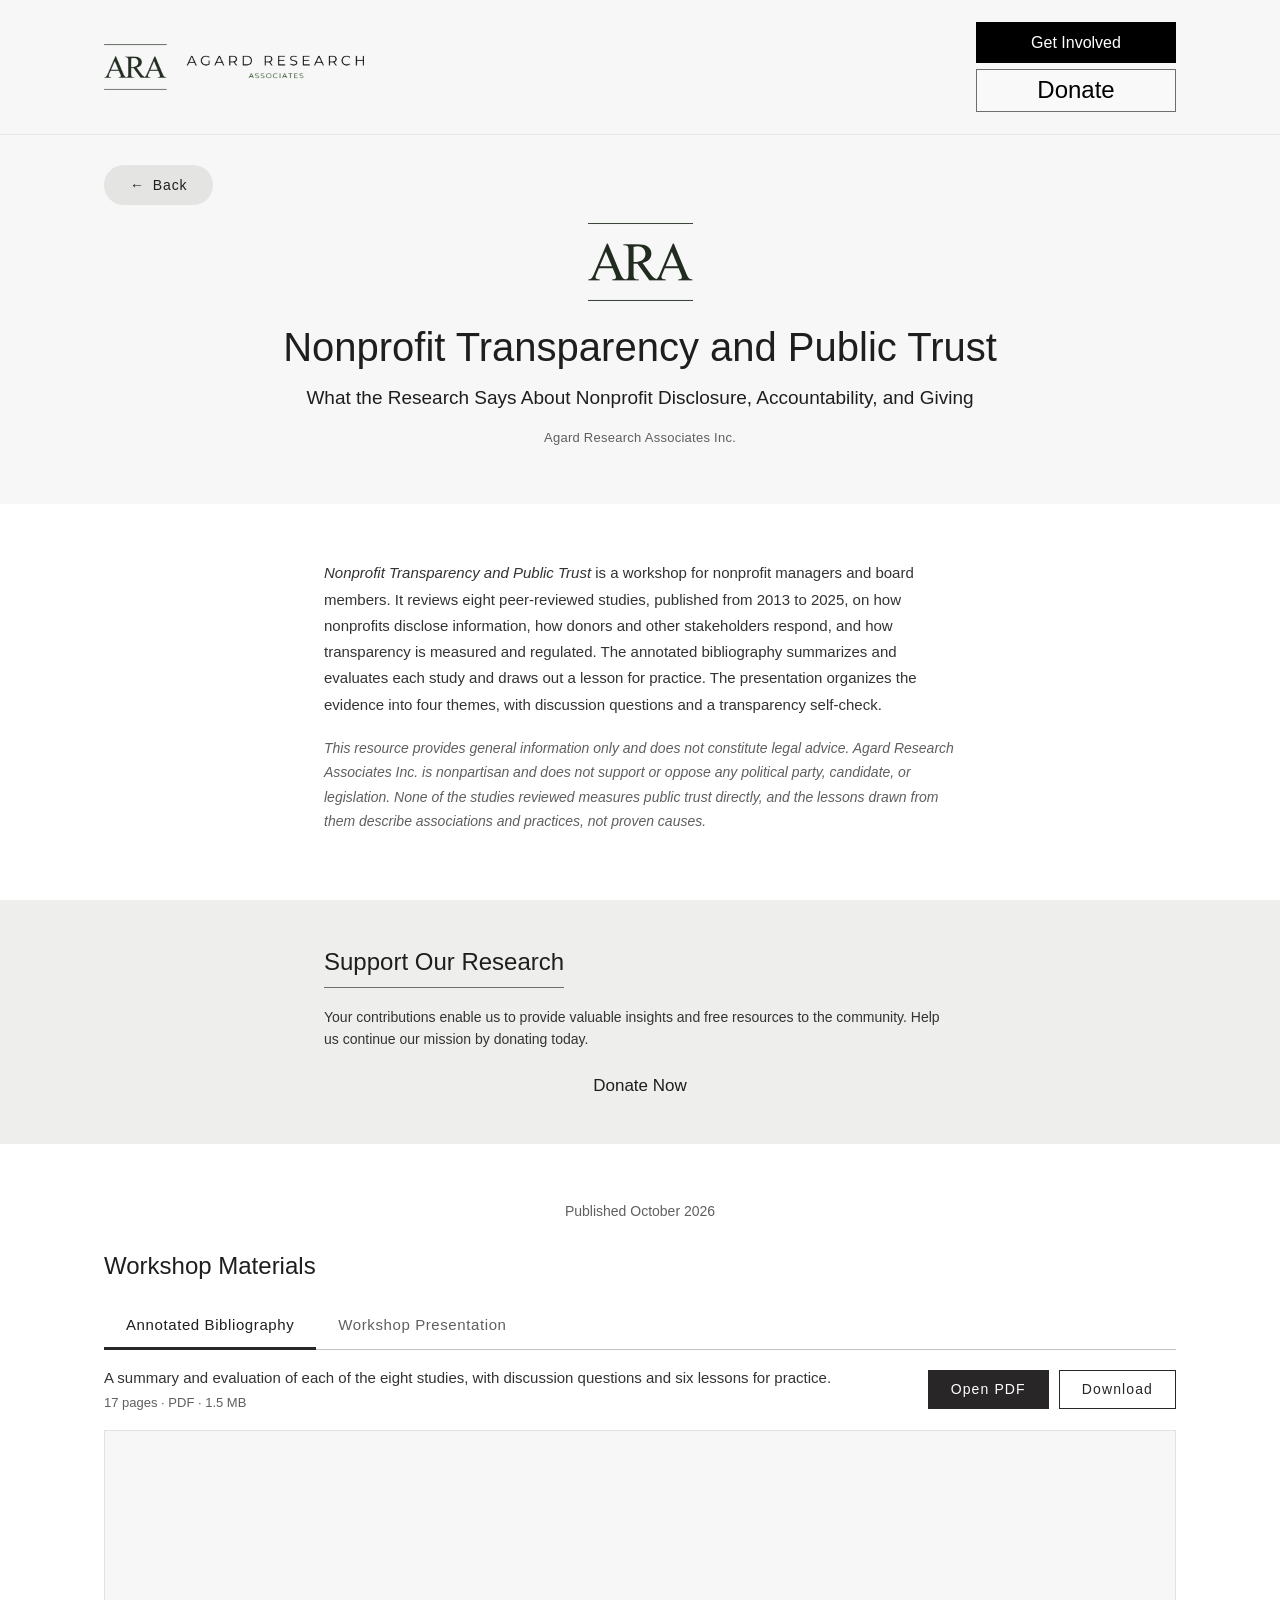
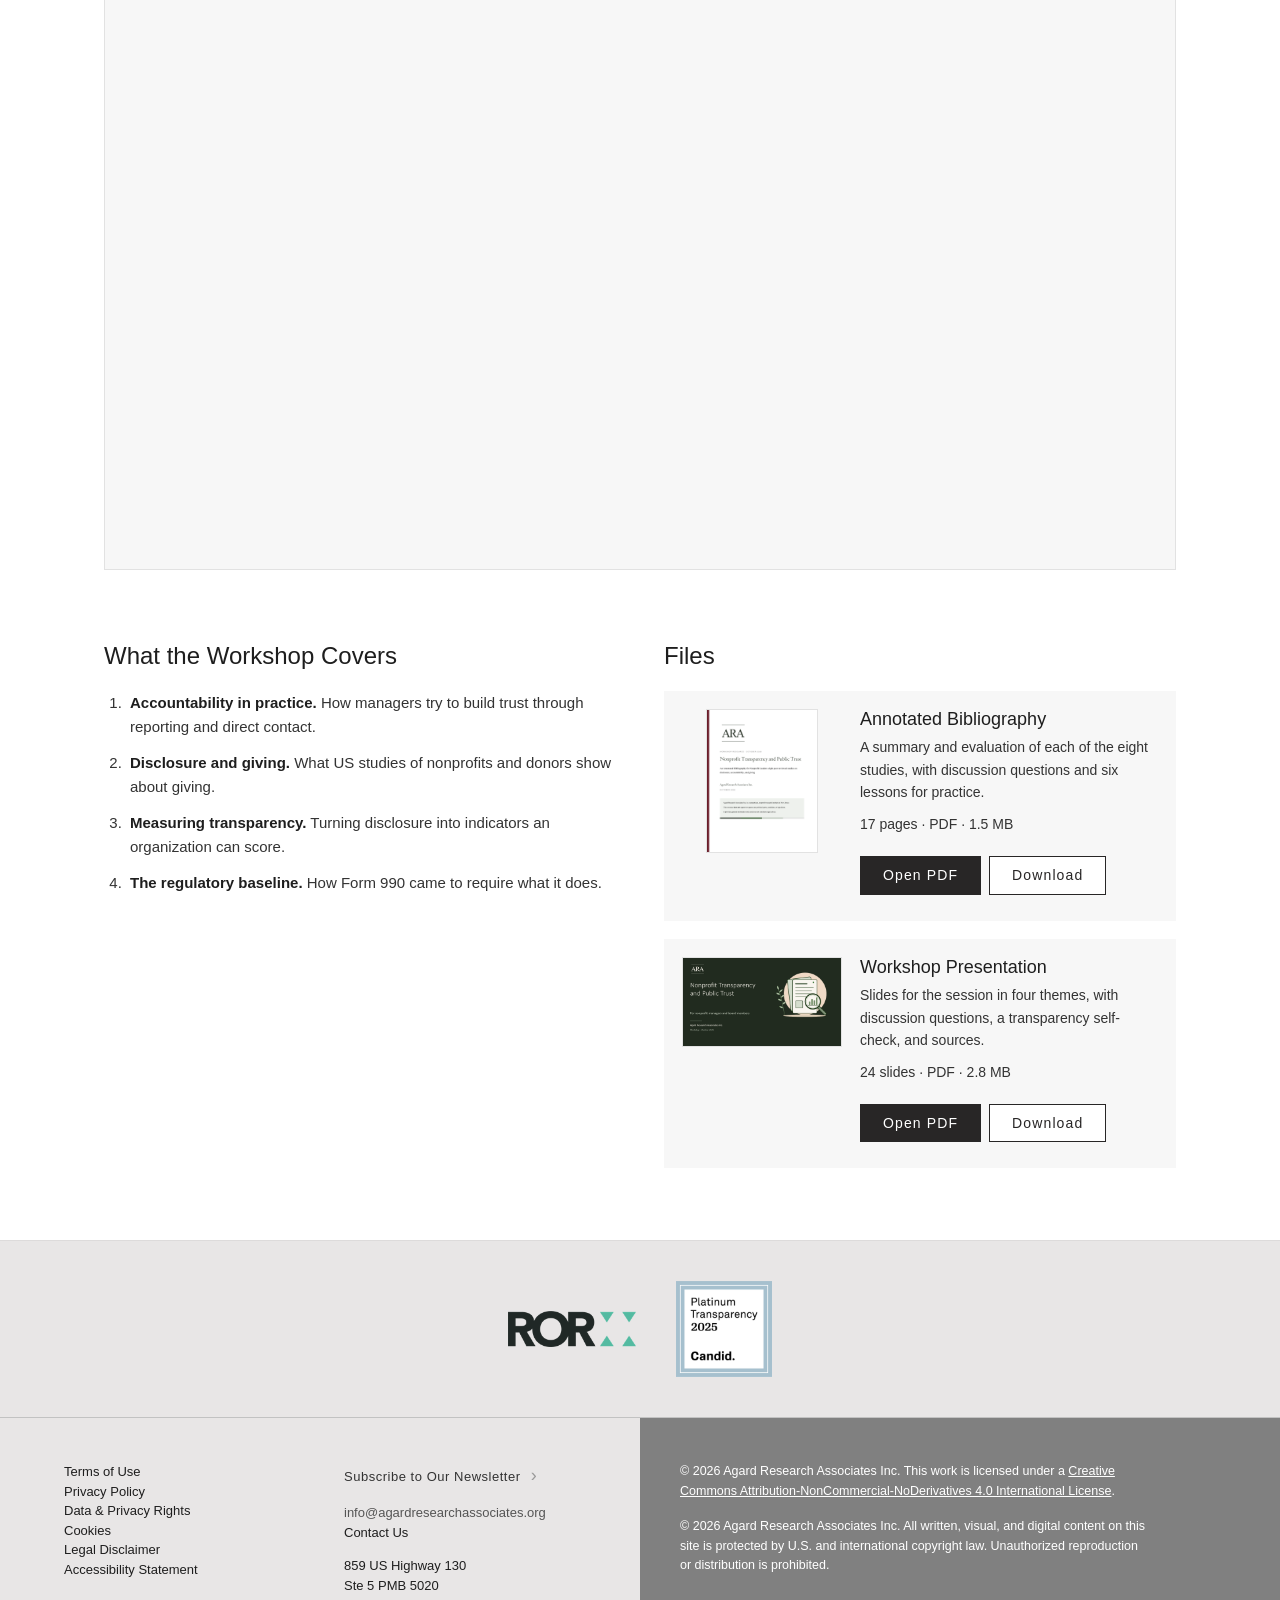
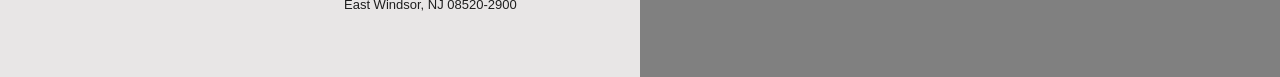
==== nonprofit-transparency/index.html @ f2bf74a2 "Add files via upload" ====
<!doctype html>
<html lang="en">
<head>
<meta charset="utf-8">
<meta name="viewport" content="width=device-width, initial-scale=1">
<title>Nonprofit Transparency and Public Trust | Agard Research Associates Inc.</title>
<meta name="description" content="In this workshop, Agard Research Associates Inc. reviews what eight peer-reviewed studies show about nonprofit disclosure, accountability, and public trust.">
<meta name="keywords" content="nonprofit transparency, public trust, nonprofit accountability, nonprofit disclosure, Form 990, charitable giving, donors, annotated bibliography, nonprofit workshop, nonprofit boards, Agard Research Associates Inc.">
<meta name="author" content="Agard Research Associates Inc.">
<meta name="robots" content="index, follow, max-image-preview:large">
<link rel="canonical" href="https://library.agardresearchassociates.org/nonprofit-transparency/">
<meta property="og:type" content="article">
<meta property="og:site_name" content="Agard Research Associates Inc.">
<meta property="og:locale" content="en_US">
<meta property="og:url" content="https://library.agardresearchassociates.org/nonprofit-transparency/">
<meta property="og:title" content="Nonprofit Transparency and Public Trust | Agard Research Associates Inc.">
<meta property="og:description" content="In this workshop, Agard Research Associates Inc. reviews what eight peer-reviewed studies show about nonprofit disclosure, accountability, and public trust.">
<meta property="og:image" content="https://library.agardresearchassociates.org/assets/share/nonprofit-transparency.png">
<meta property="og:image:secure_url" content="https://library.agardresearchassociates.org/assets/share/nonprofit-transparency.png">
<meta property="og:image:type" content="image/png">
<meta property="og:image:width" content="1200">
<meta property="og:image:height" content="630">
<meta property="og:image:alt" content="Workshop resource: Nonprofit Transparency and Public Trust. What the research says about nonprofit disclosure, accountability, and giving. Agard Research Associates Inc.">
<meta name="twitter:card" content="summary_large_image">
<meta name="twitter:title" content="Nonprofit Transparency and Public Trust | Agard Research Associates Inc.">
<meta name="twitter:description" content="In this workshop, Agard Research Associates Inc. reviews what eight peer-reviewed studies show about nonprofit disclosure, accountability, and public trust.">
<meta name="twitter:image" content="https://library.agardresearchassociates.org/assets/share/nonprofit-transparency.png">
<meta name="twitter:image:alt" content="Workshop resource: Nonprofit Transparency and Public Trust. What the research says about nonprofit disclosure, accountability, and giving. Agard Research Associates Inc.">
<link rel="icon" href="/favicon.ico" sizes="48x48">
<link rel="icon" href="/favicon.svg" type="image/svg+xml">
<link rel="icon" href="/assets/icons/favicon-96.png" type="image/png" sizes="96x96">
<link rel="apple-touch-icon" href="/apple-touch-icon.png">
<link rel="manifest" href="/site.webmanifest">
<meta name="theme-color" content="#F7F7F7">
<link rel="stylesheet" href="/assets/site.css">
<script type="application/ld+json">{
 "@context": "https://schema.org",
 "@type": "CreativeWork",
 "@id": "https://library.agardresearchassociates.org/nonprofit-transparency/#workshop",
 "name": "Nonprofit Transparency and Public Trust",
 "alternativeHeadline": "What the Research Says About Nonprofit Disclosure, Accountability, and Giving",
 "headline": "Nonprofit Transparency and Public Trust",
 "description": "In this workshop, Agard Research Associates Inc. reviews what eight peer-reviewed studies show about nonprofit disclosure, accountability, and public trust.",
 "url": "https://library.agardresearchassociates.org/nonprofit-transparency/",
 "image": "https://library.agardresearchassociates.org/assets/share/nonprofit-transparency.png",
 "inLanguage": "en-US",
 "datePublished": "2026-10",
 "learningResourceType": "Workshop",
 "educationalLevel": "Professional",
 "audience": {
  "@type": "Audience",
  "audienceType": "Nonprofit managers and board members"
 },
 "author": {
  "@id": "https://www.agardresearchassociates.org/#organization"
 },
 "publisher": {
  "@context": "https://schema.org",
  "@type": "Organization",
  "@id": "https://www.agardresearchassociates.org/#organization",
  "name": "Agard Research Associates Inc.",
  "alternateName": [
   "Agard Research Associates",
   "ARA"
  ],
  "url": "https://www.agardresearchassociates.org/",
  "logo": "https://library.agardresearchassociates.org/assets/icons/favicon-512.png",
  "email": "info@agardresearchassociates.org",
  "address": {
   "@type": "PostalAddress",
   "streetAddress": "859 US Highway 130, Ste 5 PMB 5020",
   "addressLocality": "East Windsor",
   "addressRegion": "NJ",
   "postalCode": "08520-2900",
   "addressCountry": "US"
  },
  "sameAs": [
   "https://www.agardresearchassociates.org/",
   "https://ror.org/027b2ns06",
   "https://app.candid.org/profile/16414398/agard-research-associates-inc-33-3784865"
  ]
 },
 "isAccessibleForFree": true,
 "license": "https://creativecommons.org/licenses/by-nc-nd/4.0/",
 "keywords": "nonprofit transparency, public trust, nonprofit accountability, nonprofit disclosure, Form 990, charitable giving, donors, annotated bibliography, nonprofit workshop, nonprofit boards, Agard Research Associates Inc.",
 "isPartOf": {
  "@type": "WebSite",
  "@id": "https://library.agardresearchassociates.org/#website",
  "name": "Agard Research Associates",
  "url": "https://library.agardresearchassociates.org/"
 },
 "hasPart": [
  {
   "@type": "DigitalDocument",
   "name": "Nonprofit Transparency and Public Trust: An Annotated Bibliography for Nonprofit Leaders",
   "url": "https://library.agardresearchassociates.org/nonprofit-transparency/nonprofit-transparency-annotated-bibliography.pdf",
   "encodingFormat": "application/pdf"
  },
  {
   "@type": "DigitalDocument",
   "name": "Nonprofit Transparency and Public Trust: Workshop Presentation",
   "url": "https://library.agardresearchassociates.org/nonprofit-transparency/nonprofit-transparency-workshop-presentation.pdf",
   "encodingFormat": "application/pdf"
  }
 ]
}</script>
<script type="application/ld+json">{
 "@context": "https://schema.org",
 "@type": "BreadcrumbList",
 "itemListElement": [
  {
   "@type": "ListItem",
   "position": 1,
   "name": "Library",
   "item": "https://library.agardresearchassociates.org/"
  },
  {
   "@type": "ListItem",
   "position": 2,
   "name": "Nonprofit Transparency and Public Trust",
   "item": "https://library.agardresearchassociates.org/nonprofit-transparency/"
  }
 ]
}</script>
</head>
<body>
<a class="skip" href="#main">Skip to main content</a>
<header class="site-header">
  <div class="wrap header-inner">
    <a class="brand" href="https://www.agardresearchassociates.org/" target="_blank" rel="noopener"><img src="/assets/img/ara-lockup.png" width="260" height="46" alt="Agard Research Associates"><span class="sr-only"> (opens in a new window)</span></a>
    <nav class="header-actions" aria-label="Get involved and donate">
      <a class="btn btn-black" href="https://www.agardresearchassociates.org/get-involved" target="_blank" rel="noopener">Get Involved<span class="sr-only"> (opens in a new window)</span></a>
      <a class="btn btn-donate" href="https://www.agardresearchassociates.org/support-us" target="_blank" rel="noopener">Donate<span class="sr-only"> (opens in a new window)</span></a>
    </nav>
  </div>
</header>
<main id="main">
  <section class="hero">
    <div class="wrap">
      <a class="back" href="https://www.agardresearchassociates.org/programs-and-professional-learning" target="_blank" rel="noopener"><span aria-hidden="true">&larr;</span> Back<span class="sr-only"> (opens in a new window)</span></a>
    </div>
    <div class="wrap hero-inner">
      <img class="mark" src="/assets/img/ara-mark.png" width="105" height="78" alt="">
      <h1>Nonprofit Transparency and Public Trust</h1>
      <p class="hero-sub">What the Research Says About Nonprofit Disclosure, Accountability, and Giving</p>
      <p class="byline">Agard Research Associates Inc.</p>
    </div>
  </section>

  <section class="summary" aria-label="Summary">
    <div class="narrow">
      <p><i>Nonprofit Transparency and Public Trust</i> is a workshop for nonprofit managers and board members. It reviews eight peer-reviewed
      studies, published from 2013 to 2025, on how nonprofits disclose information, how donors and other stakeholders respond, and how
      transparency is measured and regulated. The annotated bibliography summarizes and evaluates each study and draws out a lesson for
      practice. The presentation organizes the evidence into four themes, with discussion questions and a transparency self-check.</p>
      <p class="note"><i>This resource provides general information only and does not constitute legal advice. Agard Research Associates Inc.
      is nonpartisan and does not support or oppose any political party, candidate, or legislation. None of the studies reviewed measures
      public trust directly, and the lessons drawn from them describe associations and practices, not proven causes.</i></p>
    </div>
  </section>

  <section class="donate-band" aria-labelledby="support-h">
    <div class="narrow">
      <h2 id="support-h">Support Our Research</h2>
      <p>Your contributions enable us to provide valuable insights and free resources to the community. Help us continue our mission by donating today.</p>
      <p class="donate-now"><a href="https://www.agardresearchassociates.org/support-us" target="_blank" rel="noopener">Donate Now<span class="sr-only"> (opens in a new window)</span></a></p>
    </div>
  </section>

  <section class="materials" aria-labelledby="materials-h">
    <div class="wrap">
      <p class="dateline">Published October 2026</p>
      <h2 id="materials-h">Workshop Materials</h2>
      <div class="viewer" data-viewer>
        <div class="tabs" role="tablist" aria-label="Workshop materials">
          <button type="button" role="tab" id="tab-bib" aria-selected="true" aria-controls="doc-panel" data-doc="bib">Annotated Bibliography</button>
          <button type="button" role="tab" id="tab-deck" aria-selected="false" aria-controls="doc-panel" data-doc="deck" tabindex="-1">Workshop Presentation</button>
        </div>
        <div id="doc-panel" role="tabpanel" aria-labelledby="tab-bib">
          <div class="doc-bar">
            <p class="doc-desc" data-desc>A summary and evaluation of each of the eight studies, with discussion questions and six lessons for practice. <span class="file-meta" data-meta>17 pages · PDF · 1.5 MB</span></p>
            <p class="doc-actions">
              <a class="btn btn-view btn-sm" data-open href="/nonprofit-transparency/nonprofit-transparency-annotated-bibliography.pdf" target="_blank" rel="noopener">Open PDF<span class="sr-only"> (opens in a new window)</span></a>
              <a class="btn btn-outline btn-sm" data-download href="/nonprofit-transparency/nonprofit-transparency-annotated-bibliography.pdf" download>Download</a>
            </p>
          </div>
          <div class="frame">
            <iframe data-frame src="/nonprofit-transparency/nonprofit-transparency-annotated-bibliography.pdf#view=FitH" title="Nonprofit Transparency and Public Trust: An Annotated Bibliography for Nonprofit Leaders (PDF)"></iframe>
          </div>
          <a class="phone-cover" data-phone href="/nonprofit-transparency/nonprofit-transparency-annotated-bibliography.pdf" target="_blank" rel="noopener"><img data-cover src="/assets/img/cover-annotated-bibliography.png" alt="Cover of the annotated bibliography"><span>Tap to open the PDF</span><span class="sr-only"> (opens in a new window)</span></a>
        </div>
      </div>
    </div>
  </section>

  <section class="details" aria-labelledby="themes-h">
    <div class="wrap two-col">
      <div>
        <h2 id="themes-h">What the Workshop Covers</h2>
        <ol class="themes">
          <li><strong>Accountability in practice.</strong> How managers try to build trust through reporting and direct contact.</li><li><strong>Disclosure and giving.</strong> What US studies of nonprofits and donors show about giving.</li><li><strong>Measuring transparency.</strong> Turning disclosure into indicators an organization can score.</li><li><strong>The regulatory baseline.</strong> How Form 990 came to require what it does.</li>
        </ol>
      </div>
      <div>
        <h2>Files</h2>
        <ul class="files">
        <li class="file">
          <img src="/assets/img/cover-annotated-bibliography.png" width="112" height="145" alt="">
          <div>
            <h3>Annotated Bibliography</h3>
            <p>A summary and evaluation of each of the eight studies, with discussion questions and six lessons for practice.</p>
            <p class="file-meta">17 pages · PDF · 1.5 MB</p>
            <p class="file-actions"><a class="btn btn-view btn-sm" href="/nonprofit-transparency/nonprofit-transparency-annotated-bibliography.pdf" target="_blank" rel="noopener">Open PDF<span class="sr-only"> (opens in a new window)</span></a> <a class="btn btn-outline btn-sm" href="/nonprofit-transparency/nonprofit-transparency-annotated-bibliography.pdf" download>Download</a></p>
          </div>
        </li>
        <li class="file">
          <img src="/assets/img/cover-workshop-presentation.png" width="160" height="90" alt="">
          <div>
            <h3>Workshop Presentation</h3>
            <p>Slides for the session in four themes, with discussion questions, a transparency self-check, and sources.</p>
            <p class="file-meta">24 slides · PDF · 2.8 MB</p>
            <p class="file-actions"><a class="btn btn-view btn-sm" href="/nonprofit-transparency/nonprofit-transparency-workshop-presentation.pdf" target="_blank" rel="noopener">Open PDF<span class="sr-only"> (opens in a new window)</span></a> <a class="btn btn-outline btn-sm" href="/nonprofit-transparency/nonprofit-transparency-workshop-presentation.pdf" download>Download</a></p>
          </div>
        </li>
        </ul>
      </div>
    </div>
  </section>
</main>
<script>window.ARA_DOCS = {"bib": {"label": "Annotated Bibliography", "href": "/nonprofit-transparency/nonprofit-transparency-annotated-bibliography.pdf", "cover": "/assets/img/cover-annotated-bibliography.png", "full": "Nonprofit Transparency and Public Trust: An Annotated Bibliography for Nonprofit Leaders", "desc": "A summary and evaluation of each of the eight studies, with discussion questions and six lessons for practice.", "meta": "17 pages · PDF · 1.5 MB"}, "deck": {"label": "Workshop Presentation", "href": "/nonprofit-transparency/nonprofit-transparency-workshop-presentation.pdf", "cover": "/assets/img/cover-workshop-presentation.png", "full": "Nonprofit Transparency and Public Trust: Workshop Presentation", "desc": "Slides for the session in four themes, with discussion questions, a transparency self-check, and sources.", "meta": "24 slides · PDF · 2.8 MB"}};</script>
<script src="/assets/viewer.js" defer></script>
<footer class="site-footer">
  <div class="footer-badges">
    <div class="wrap badges-inner">
      <a class="badge badge-ror" href="https://ror.org/027b2ns06" target="_blank" rel="noopener"><img src="/assets/img/ror-logo.png" width="128" height="36" alt="ROR, Research Organization Registry: Agard Research Associates Inc."><span class="sr-only"> (opens in a new window)</span></a>
      <a class="badge badge-candid" href="https://app.candid.org/profile/16414398/agard-research-associates-inc-33-3784865" target="_blank" rel="noopener"><img src="/assets/img/candid-seal.png" width="96" height="96" alt="Candid Platinum Transparency seal: Agard Research Associates Inc. profile on Candid"><span class="sr-only"> (opens in a new window)</span></a>
    </div>
  </div>
  <div class="footer-main">
    <div class="footer-light">
      <ul class="footer-links">
        <li><a href="https://www.agardresearchassociates.org/terms-of-use" target="_blank" rel="noopener">Terms of Use<span class="sr-only"> (opens in a new window)</span></a></li><li><a href="https://www.agardresearchassociates.org/privacy-policy" target="_blank" rel="noopener">Privacy Policy<span class="sr-only"> (opens in a new window)</span></a></li><li><a href="https://www.agardresearchassociates.org/data-and-privacy-rights" target="_blank" rel="noopener">Data &amp; Privacy Rights<span class="sr-only"> (opens in a new window)</span></a></li><li><a href="https://www.agardresearchassociates.org/cookie-policy" target="_blank" rel="noopener">Cookies<span class="sr-only"> (opens in a new window)</span></a></li><li><a href="https://www.agardresearchassociates.org/legal-disclaimer" target="_blank" rel="noopener">Legal Disclaimer<span class="sr-only"> (opens in a new window)</span></a></li><li><a href="https://www.agardresearchassociates.org/accessibility-statement" target="_blank" rel="noopener">Accessibility Statement<span class="sr-only"> (opens in a new window)</span></a></li>
      </ul>
      <div class="footer-contact">
        <p class="newsletter"><a href="https://www.agardresearchassociates.org/#vita-publica" target="_blank" rel="noopener">Subscribe to Our Newsletter <span aria-hidden="true" class="chev">&rsaquo;</span><span class="sr-only"> (opens in a new window)</span></a></p>
        <p><a class="muted" href="mailto:info@agardresearchassociates.org">info@agardresearchassociates.org</a><br><a href="https://www.agardresearchassociates.org/contact-us" target="_blank" rel="noopener">Contact Us<span class="sr-only"> (opens in a new window)</span></a></p>
        <p class="address">859 US Highway 130<br>Ste 5 PMB 5020<br>East Windsor, NJ 08520-2900</p>
      </div>
    </div>
    <div class="footer-dark">
      <p>&copy; 2026 Agard Research Associates Inc. This work is licensed under a <a href="https://creativecommons.org/licenses/by-nc-nd/4.0/" target="_blank" rel="noopener">Creative Commons Attribution-NonCommercial-NoDerivatives 4.0 International License<span class="sr-only"> (opens in a new window)</span></a>.</p>
      <p>&copy; 2026 Agard Research Associates Inc. All written, visual, and digital content on this site is protected by U.S. and international copyright law. Unauthorized reproduction or distribution is prohibited.</p>
    </div>
  </div>
</footer>
</body>
</html>
---- assets/site.css ----
/* Library | Agard Research Associates Inc. */
:root {
  --ink: #212B1F;
  --text: #1E1E1E;
  --body: #333333;
  --muted: #5F5F5F;
  --hero: #F7F7F7;
  --band: #EEEFED;
  --card: #F7F7F7;
  --btn: #282626;
  --pill: #E4E5E2;
  --rule: #C2C2C2;
  --footer: #E8E6E6;
  --footer-dark: #808080;
  --green: #4B6A42;
  --focus: #4B6A42;
  --sans: "Helvetica Neue", Helvetica, Arial, sans-serif;
}

*, *::before, *::after { box-sizing: border-box; }
html { -webkit-text-size-adjust: 100%; }
body { margin: 0; min-height: 100vh; display: flex; flex-direction: column; background: #FFFFFF; color: var(--text); font-family: var(--sans); font-size: 16px; line-height: 1.6; }
img { max-width: 100%; height: auto; }
a { color: inherit; }
a:focus-visible, button:focus-visible { outline: 2px solid var(--focus); outline-offset: 3px; }
main { flex: 1 0 auto; }
h1, h2, h3 { font-weight: 400; line-height: 1.2; margin: 0; }

.sr-only { position: absolute; width: 1px; height: 1px; padding: 0; margin: -1px; overflow: hidden; clip: rect(0 0 0 0); white-space: nowrap; border: 0; }
.skip { position: absolute; left: 16px; top: -48px; background: var(--btn); color: #FFF; padding: 8px 14px; z-index: 10; text-decoration: none; }
.skip:focus { top: 12px; }

.wrap { width: 100%; max-width: 1120px; margin: 0 auto; padding: 0 24px; }
.narrow { width: 100%; max-width: 680px; margin: 0 auto; padding: 0 24px; }

/* buttons */
.btn { display: inline-flex; align-items: center; justify-content: center; text-decoration: none; font-family: var(--sans); line-height: 1.2; cursor: pointer; }
.btn-black { background: #000; color: #FFF; border: 1px solid #000; font-size: 16px; padding: 10px 18px; }
.btn-black:hover { background: #2B2B2B; }
.btn-donate { background: #F9F9F9; color: #000; border: 1px solid #6E6E6E; font-size: 24px; padding: 6px 18px; }
.btn-donate:hover { background: #FFF; }
.btn-view { background: var(--btn); color: #FFF; border: 1px solid var(--btn); font-size: 15px; letter-spacing: 0.08em; padding: 13px 54px; }
.btn-view:hover { background: #000; }
.btn-outline { background: #FFF; color: var(--btn); border: 1px solid var(--btn); font-size: 15px; letter-spacing: 0.08em; padding: 13px 28px; }
.btn-outline:hover { background: var(--hero); }
.btn-sm { font-size: 14px; padding: 10px 22px; }

/* header */
.site-header { background: var(--hero); border-bottom: 1px solid #E7E9E6; }
.header-inner { display: flex; align-items: center; justify-content: space-between; gap: 24px; padding-top: 22px; padding-bottom: 22px; }
.brand { display: block; width: 260px; flex: 0 1 260px; }
.brand img { display: block; width: 100%; }
.header-actions { display: grid; gap: 6px; width: 200px; flex: 0 0 200px; }

/* hero */
.hero { background: var(--hero); padding: 30px 0 56px; }
.back { display: inline-flex; align-items: center; gap: 8px; background: var(--pill); color: var(--text); text-decoration: none; border-radius: 999px;
  padding: 9px 26px; font-size: 14px; letter-spacing: 0.06em; }
.back:hover { background: #D9DBD7; }
.hero-inner { text-align: center; padding-top: 18px; }
.mark { display: block; width: 105px; margin: 0 auto 22px; }
.hero h1 { font-size: clamp(28px, 4vw, 40px); color: var(--text); }
.hero-sub { font-size: clamp(16px, 2vw, 19px); margin: 12px auto 0; max-width: 860px; color: var(--text); }
.byline { font-size: 13px; color: var(--muted); margin: 14px 0 0; letter-spacing: 0.02em; }

/* summary */
.summary { padding: 56px 0 48px; }
.summary p { font-size: 15px; line-height: 1.75; color: var(--body); margin: 0 0 18px; }
.summary .note { font-size: 14px; color: var(--muted); }

/* donate band */
.donate-band { background: var(--band); padding: 48px 0 44px; }
.donate-band h2 { font-size: 24px; display: inline-block; padding-bottom: 10px; border-bottom: 1px solid #6E6E6E; margin-bottom: 18px; }
.donate-band p { font-size: 14px; color: var(--body); margin: 0 0 22px; }
.donate-now { text-align: center; margin: 8px 0 0 !important; }
.donate-now a { font-size: 17px; color: var(--text); text-decoration: none; border-bottom: 1px solid transparent; }
.donate-now a:hover { border-bottom-color: var(--text); }

/* materials viewer */
.materials { padding: 56px 0 24px; }
.dateline { text-align: center; font-size: 14px; color: var(--muted); margin: 0 0 30px; }
.materials h2, .details h2 { font-size: 24px; margin-bottom: 20px; }
.tabs { display: flex; flex-wrap: wrap; gap: 0; border-bottom: 1px solid var(--rule); }
.tabs button { font: inherit; font-size: 15px; letter-spacing: 0.04em; background: transparent; color: var(--muted); border: 0; border-bottom: 3px solid transparent;
  padding: 12px 22px 10px; margin-bottom: -1px; cursor: pointer; }
.tabs button[aria-selected="true"] { color: var(--text); border-bottom-color: var(--btn); }
.tabs button:hover { color: var(--text); }
.doc-bar { display: flex; flex-wrap: wrap; align-items: center; justify-content: space-between; gap: 12px 24px; padding: 16px 0; }
.doc-desc { margin: 0; font-size: 15px; color: var(--body); flex: 1 1 380px; }
.file-meta { display: inline-block; font-size: 13px; color: var(--muted); white-space: nowrap; }
.doc-actions { margin: 0; display: flex; gap: 10px; flex-wrap: wrap; }
.frame { background: var(--card); border: 1px solid #E2E2E2; }
.frame iframe { display: block; width: 100%; height: 82vh; min-height: 560px; border: 0; }
.phone-cover { display: none; }

/* details */
.details { padding: 48px 0 72px; }
.two-col { display: grid; grid-template-columns: 1fr 1fr; gap: 48px; }
.themes { margin: 0; padding-left: 22px; }
.themes li { font-size: 15px; color: var(--body); margin-bottom: 12px; padding-left: 4px; }
.themes strong { font-weight: 600; color: var(--text); }
.files { list-style: none; margin: 0; padding: 0; display: grid; gap: 18px; }
.file { display: grid; grid-template-columns: 160px 1fr; gap: 18px; align-items: start; background: var(--card); padding: 18px; }
.file img { display: block; justify-self: center; border: 1px solid #E2E2E2; background: #FFF; }
.file h3 { font-size: 18px; margin-bottom: 6px; }
.file p { margin: 0 0 8px; font-size: 14px; color: var(--body); }
.file-actions { display: flex; gap: 8px; flex-wrap: wrap; margin-top: 12px !important; }

/* landing list */
.pubs { padding: 56px 0 72px; }
.pub-list { list-style: none; margin-top: 0; margin-bottom: 0; display: grid; gap: 18px; max-width: 1000px; }
.pub-card { background: var(--card); padding: 40px 44px 44px; }
.pub-card h2 { font-size: 26px; }
.pub-sub { font-size: 17px; margin: 14px 0 26px; }
.more { max-width: 1000px; font-size: 14px; color: var(--muted); margin-top: 28px; }

/* footer */
.footer-badges { background: var(--footer); border-top: 1px solid #DDDBDB; padding: 40px 0; }
.badges-inner { display: flex; align-items: center; justify-content: center; gap: 40px; flex-wrap: wrap; }
.badge { display: block; line-height: 0; }
.badge img { display: block; }
.badge-ror img { width: 128px; }
.badge-candid img { width: 96px; height: 96px; }
.footer-main { display: grid; grid-template-columns: 1fr 1fr; border-top: 1px solid var(--rule); }
.footer-light { background: var(--footer); display: grid; grid-template-columns: 1fr 1fr; gap: 24px; padding: 44px 40px 48px 10%; font-size: 13px; }
.footer-links { list-style: none; margin: 0; padding: 0; line-height: 1.5; }
.footer-links a, .footer-contact a { text-decoration: none; color: #1E1E1E; }
.footer-links a:hover, .footer-contact a:hover { text-decoration: underline; }
.footer-contact p { margin: 0 0 14px; line-height: 1.5; }
.footer-contact .muted { color: #555; }
.newsletter a { letter-spacing: 0.04em; color: #333 !important; }
.chev { color: #9A9A9A; font-size: 18px; margin-left: 6px; }
.footer-dark { background: var(--footer-dark); color: #FFF; padding: 44px 10% 48px 40px; font-size: 12.5px; line-height: 1.55; }
.footer-dark p { margin: 0 0 16px; max-width: 470px; }
.footer-dark a { color: #FFF; }

/* responsive */
@media (max-width: 900px) {
  .two-col { grid-template-columns: 1fr; gap: 40px; }
  .footer-main { grid-template-columns: 1fr; }
  .footer-light { padding: 36px 24px; }
  .footer-dark { padding: 32px 24px; }
}
@media (max-width: 720px) {
  .header-inner { flex-wrap: wrap; }
  .brand { width: 210px; flex-basis: 210px; }
  .header-actions { width: auto; flex: 1 1 100%; grid-template-columns: 1fr 1fr; }
  .btn-donate { font-size: 18px; padding: 9px 18px; }
  .btn-black { font-size: 15px; }
  .frame { display: none; }
  .phone-cover { display: grid; justify-items: center; gap: 10px; text-decoration: none; color: var(--body); font-size: 14px; padding: 12px 0 4px; }
  .phone-cover img { width: min(100%, 360px); border: 1px solid #E2E2E2; }
  .pub-card { padding: 28px 22px 30px; }
  .btn-view { padding: 13px 36px; }
  .file { grid-template-columns: 1fr; }
  .file img { justify-self: start; }
  .footer-light { grid-template-columns: 1fr; }
}
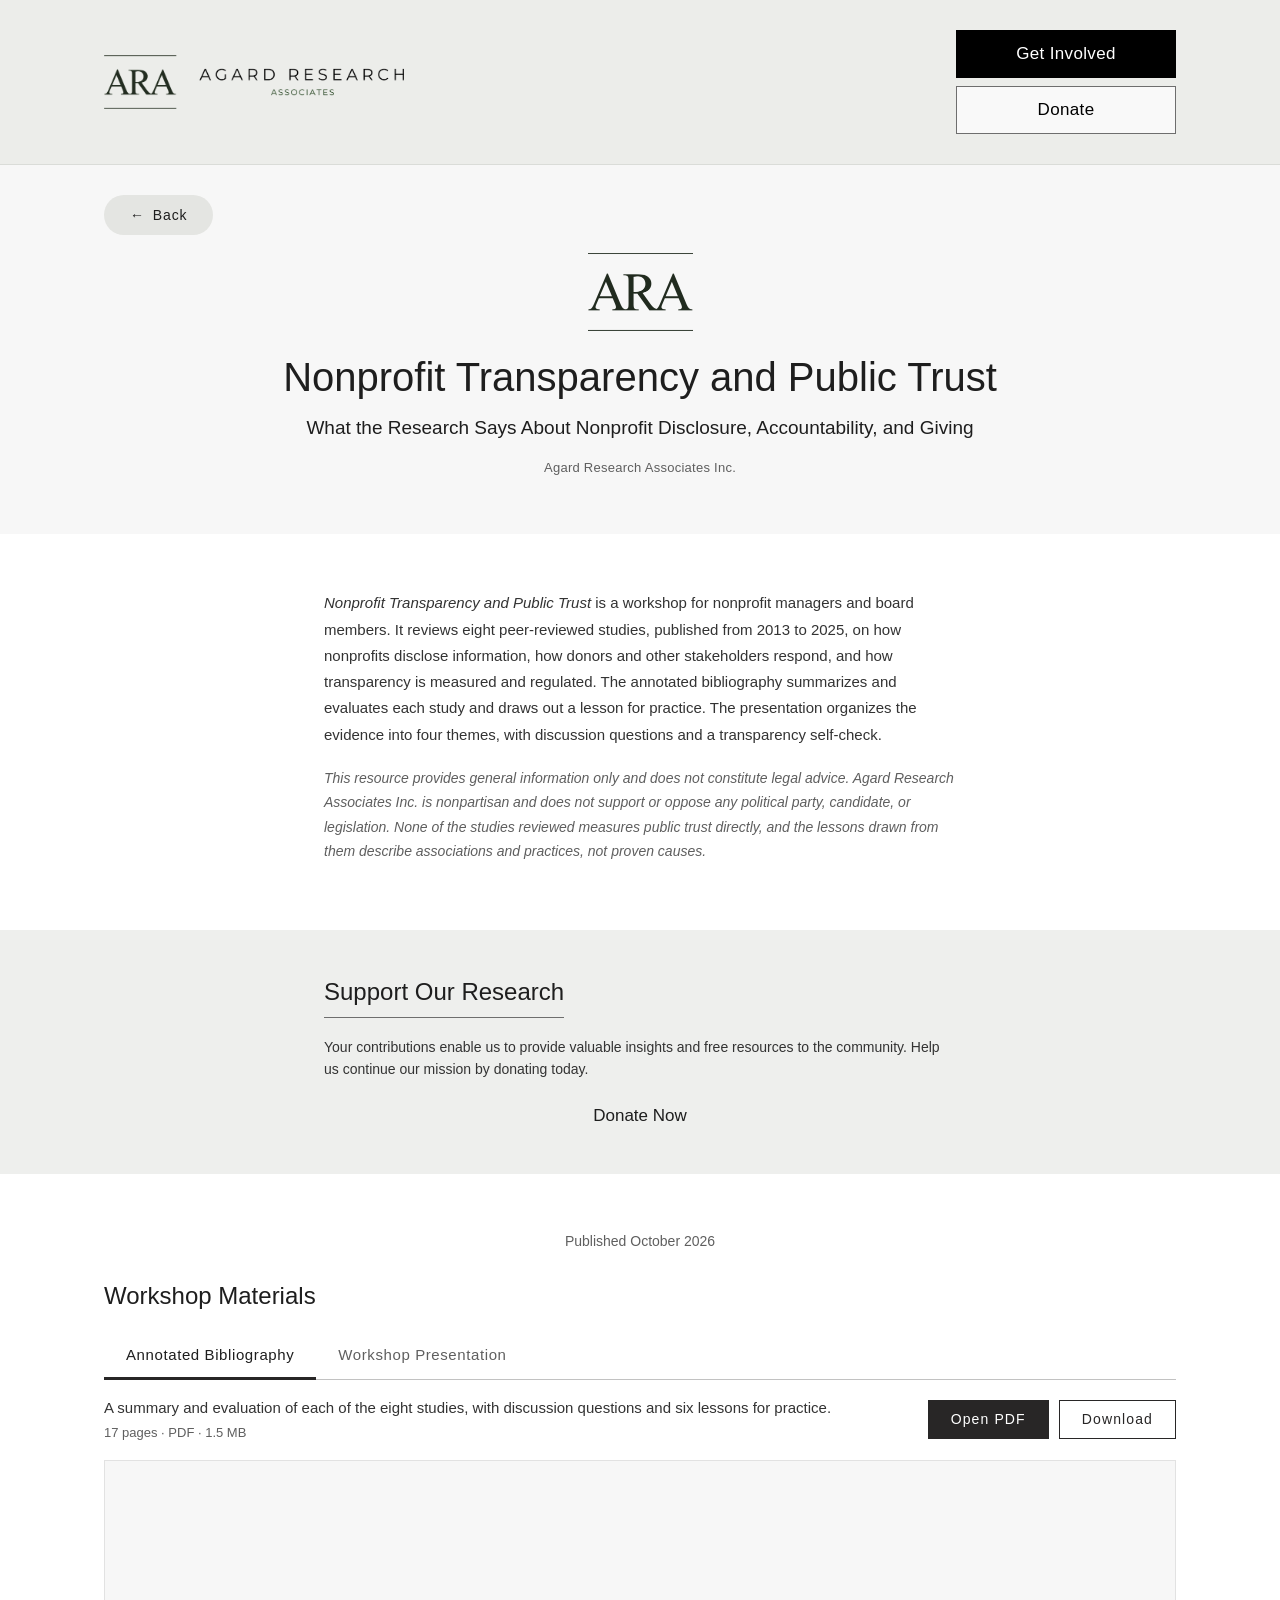
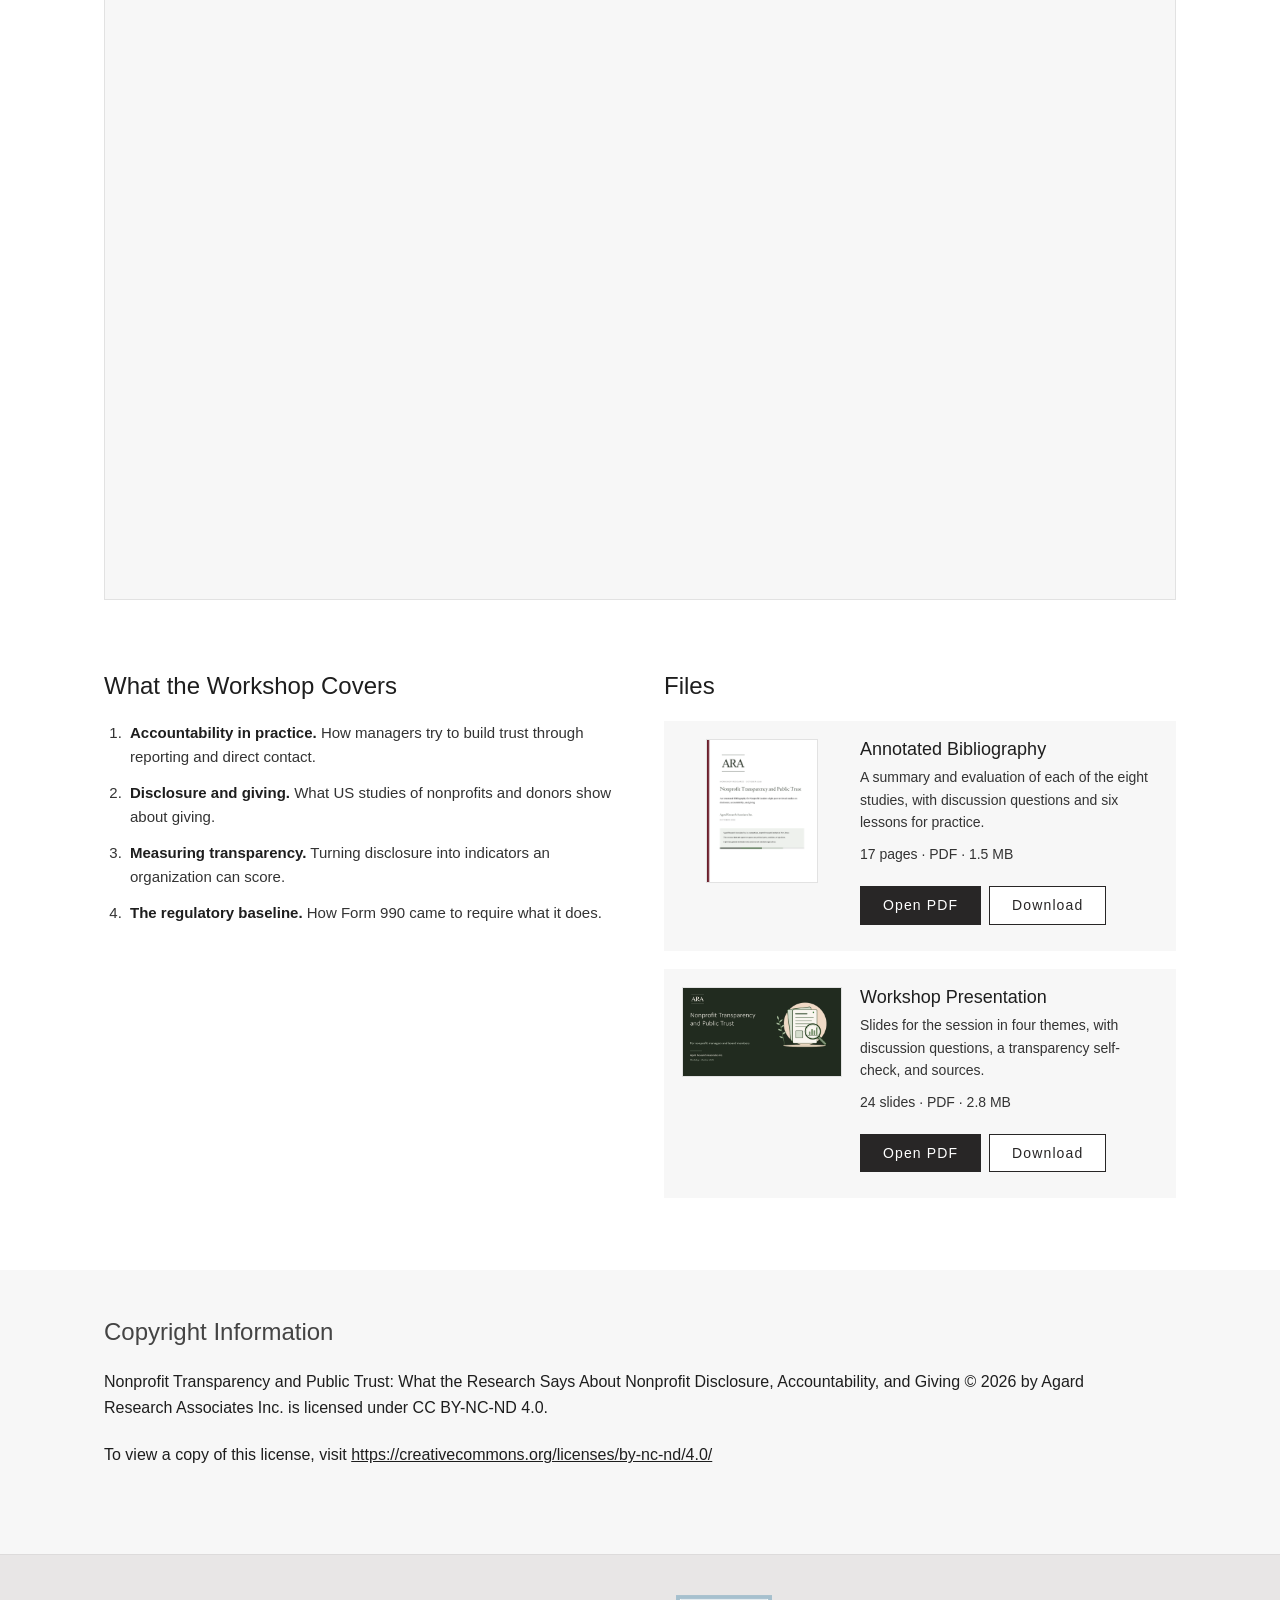
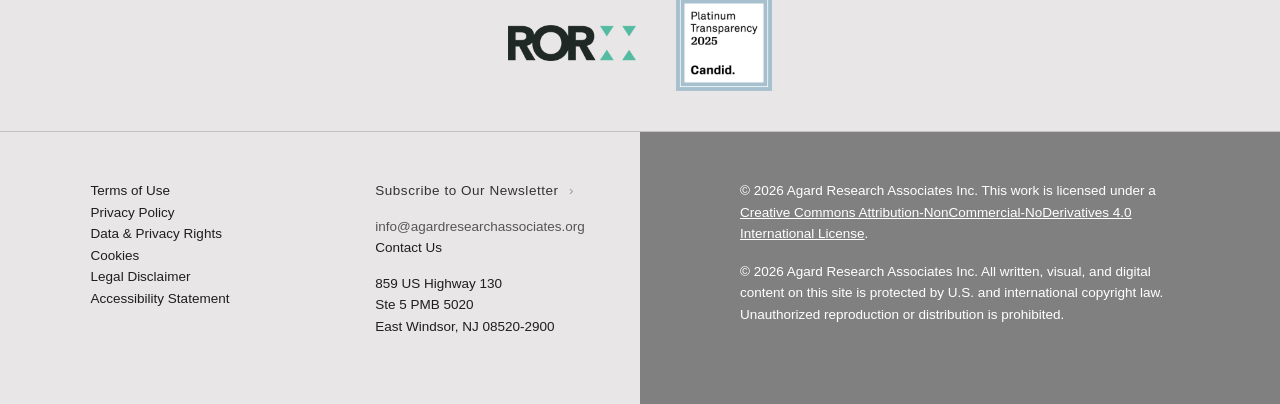
==== commit d5117158: "Refine header, footer, and workshop page layout Darken and enlarge the header so it stands apart fro" ====
--- a/nonprofit-transparency/index.html
+++ b/nonprofit-transparency/index.html
@@ -31,7 +31,7 @@
 <link rel="icon" href="/assets/icons/favicon-96.png" type="image/png" sizes="96x96">
 <link rel="apple-touch-icon" href="/apple-touch-icon.png">
 <link rel="manifest" href="/site.webmanifest">
-<meta name="theme-color" content="#F7F7F7">
+<meta name="theme-color" content="#ECEDEA">
 <link rel="stylesheet" href="/assets/site.css">
 <script type="application/ld+json">{
  "@context": "https://schema.org",
@@ -226,6 +226,14 @@
       </div>
     </div>
   </section>
+
+  <section class="copyright" aria-labelledby="copyright-h">
+    <div class="wrap">
+      <h2 id="copyright-h">Copyright Information</h2>
+      <p>Nonprofit Transparency and Public Trust: What the Research Says About Nonprofit Disclosure, Accountability, and Giving &copy; 2026 by Agard Research Associates Inc. is licensed under CC BY-NC-ND 4.0.</p>
+      <p>To view a copy of this license, visit <a href="https://creativecommons.org/licenses/by-nc-nd/4.0/" target="_blank" rel="noopener">https://creativecommons.org/licenses/by-nc-nd/4.0/<span class="sr-only"> (opens in a new window)</span></a></p>
+    </div>
+  </section>
 </main>
 <script>window.ARA_DOCS = {"bib": {"label": "Annotated Bibliography", "href": "/nonprofit-transparency/nonprofit-transparency-annotated-bibliography.pdf", "cover": "/assets/img/cover-annotated-bibliography.png", "full": "Nonprofit Transparency and Public Trust: An Annotated Bibliography for Nonprofit Leaders", "desc": "A summary and evaluation of each of the eight studies, with discussion questions and six lessons for practice.", "meta": "17 pages · PDF · 1.5 MB"}, "deck": {"label": "Workshop Presentation", "href": "/nonprofit-transparency/nonprofit-transparency-workshop-presentation.pdf", "cover": "/assets/img/cover-workshop-presentation.png", "full": "Nonprofit Transparency and Public Trust: Workshop Presentation", "desc": "Slides for the session in four themes, with discussion questions, a transparency self-check, and sources.", "meta": "24 slides · PDF · 2.8 MB"}};</script>
 <script src="/assets/viewer.js" defer></script>
@@ -248,8 +256,10 @@
       </div>
     </div>
     <div class="footer-dark">
+      <div class="footer-dark-inner">
       <p>&copy; 2026 Agard Research Associates Inc. This work is licensed under a <a href="https://creativecommons.org/licenses/by-nc-nd/4.0/" target="_blank" rel="noopener">Creative Commons Attribution-NonCommercial-NoDerivatives 4.0 International License<span class="sr-only"> (opens in a new window)</span></a>.</p>
       <p>&copy; 2026 Agard Research Associates Inc. All written, visual, and digital content on this site is protected by U.S. and international copyright law. Unauthorized reproduction or distribution is prohibited.</p>
+      </div>
     </div>
   </div>
 </footer>
--- a/assets/site.css
+++ b/assets/site.css
@@ -5,6 +5,7 @@
   --body: #333333;
   --muted: #5F5F5F;
   --hero: #F7F7F7;
+  --header: #ECEDEA;
   --band: #EEEFED;
   --card: #F7F7F7;
   --btn: #282626;
@@ -46,7 +47,7 @@
 .btn-sm { font-size: 14px; padding: 10px 22px; }
 
 /* header */
-.site-header { background: var(--hero); border-bottom: 1px solid #E7E9E6; }
+.site-header { background: var(--header); border-bottom: 1px solid #DADCD8; }
 .header-inner { display: flex; align-items: center; justify-content: space-between; gap: 24px; padding-top: 22px; padding-bottom: 22px; }
 .brand { display: block; width: 260px; flex: 0 1 260px; }
 .brand img { display: block; width: 100%; }
@@ -106,6 +107,12 @@
 .file p { margin: 0 0 8px; font-size: 14px; color: var(--body); }
 .file-actions { display: flex; gap: 8px; flex-wrap: wrap; margin-top: 12px !important; }
 
+/* copyright section */
+.copyright { background: var(--hero); padding: 48px 0 64px; }
+.copyright h2 { font-size: 24px; color: #444; margin-bottom: 22px; }
+.copyright p { font-size: 16px; color: var(--text); margin: 0 0 22px; max-width: 980px; overflow-wrap: anywhere; }
+.copyright a { color: var(--text); }
+
 /* landing list */
 .pubs { padding: 56px 0 72px; }
 .pub-list { list-style: none; margin-top: 0; margin-bottom: 0; display: grid; gap: 18px; max-width: 1000px; }
@@ -156,3 +163,20 @@
   .file img { justify-self: start; }
   .footer-light { grid-template-columns: 1fr; }
 }
+
+/* desktop refinements (phone layout above is unchanged) */
+@media (min-width: 721px) {
+  .header-inner { padding-top: 30px; padding-bottom: 30px; }
+  .brand { width: 300px; flex-basis: 300px; }
+  .header-actions { width: 220px; flex-basis: 220px; gap: 8px; }
+  .btn-black, .btn-donate { font-size: 17px; height: 48px; padding: 0 18px; letter-spacing: 0.02em; }
+}
+@media (min-width: 901px) {
+  .footer-light { grid-template-columns: 1fr 1fr; gap: 0; padding: 48px 0 52px; align-items: start; }
+  .footer-light > .footer-links, .footer-light > .footer-contact { justify-self: center; }
+  .footer-dark { display: flex; justify-content: center; align-items: flex-start; padding: 48px 40px 52px; }
+  .footer-dark-inner { width: 100%; max-width: 440px; }
+  .footer-links, .footer-contact p, .footer-dark p { font-size: 13.5px; line-height: 1.6; }
+  .footer-contact p:first-child, .footer-dark p:first-child { margin-top: 0; }
+  .chev { font-size: inherit; line-height: 1; }
+}
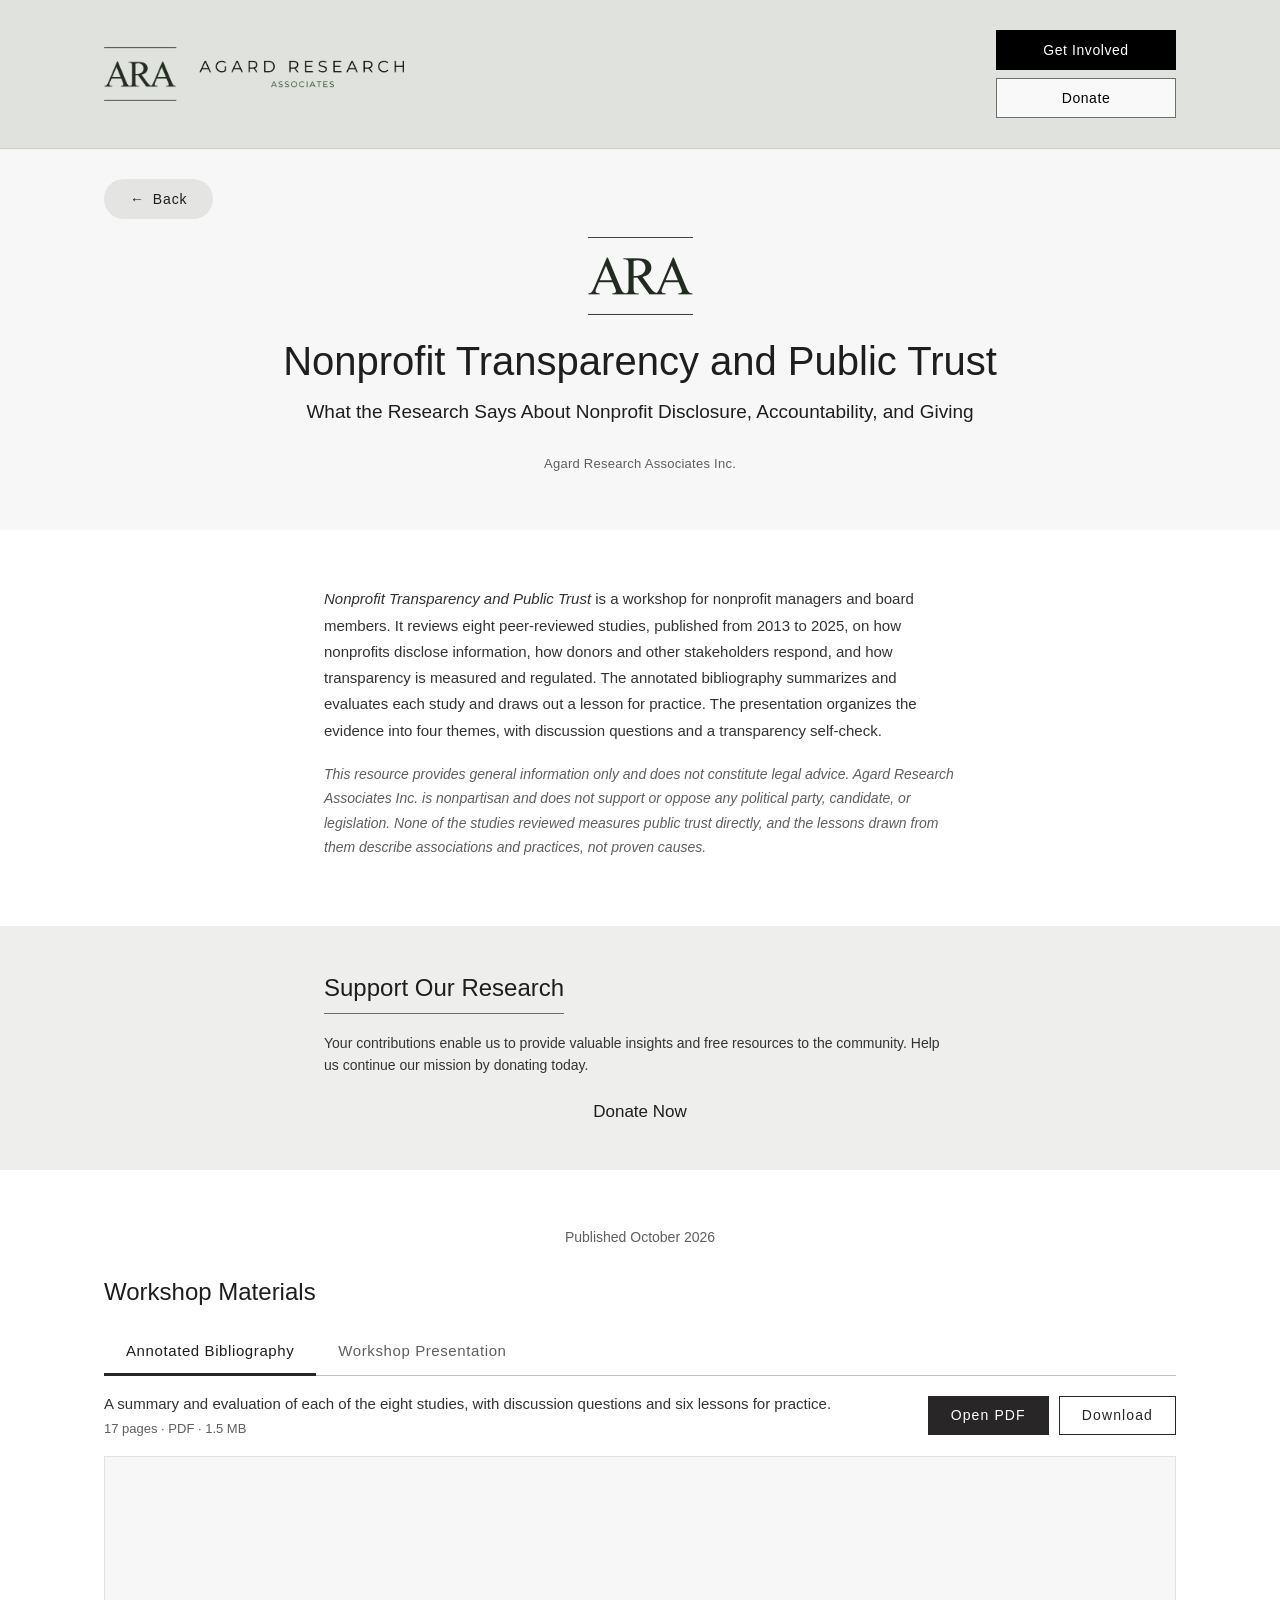
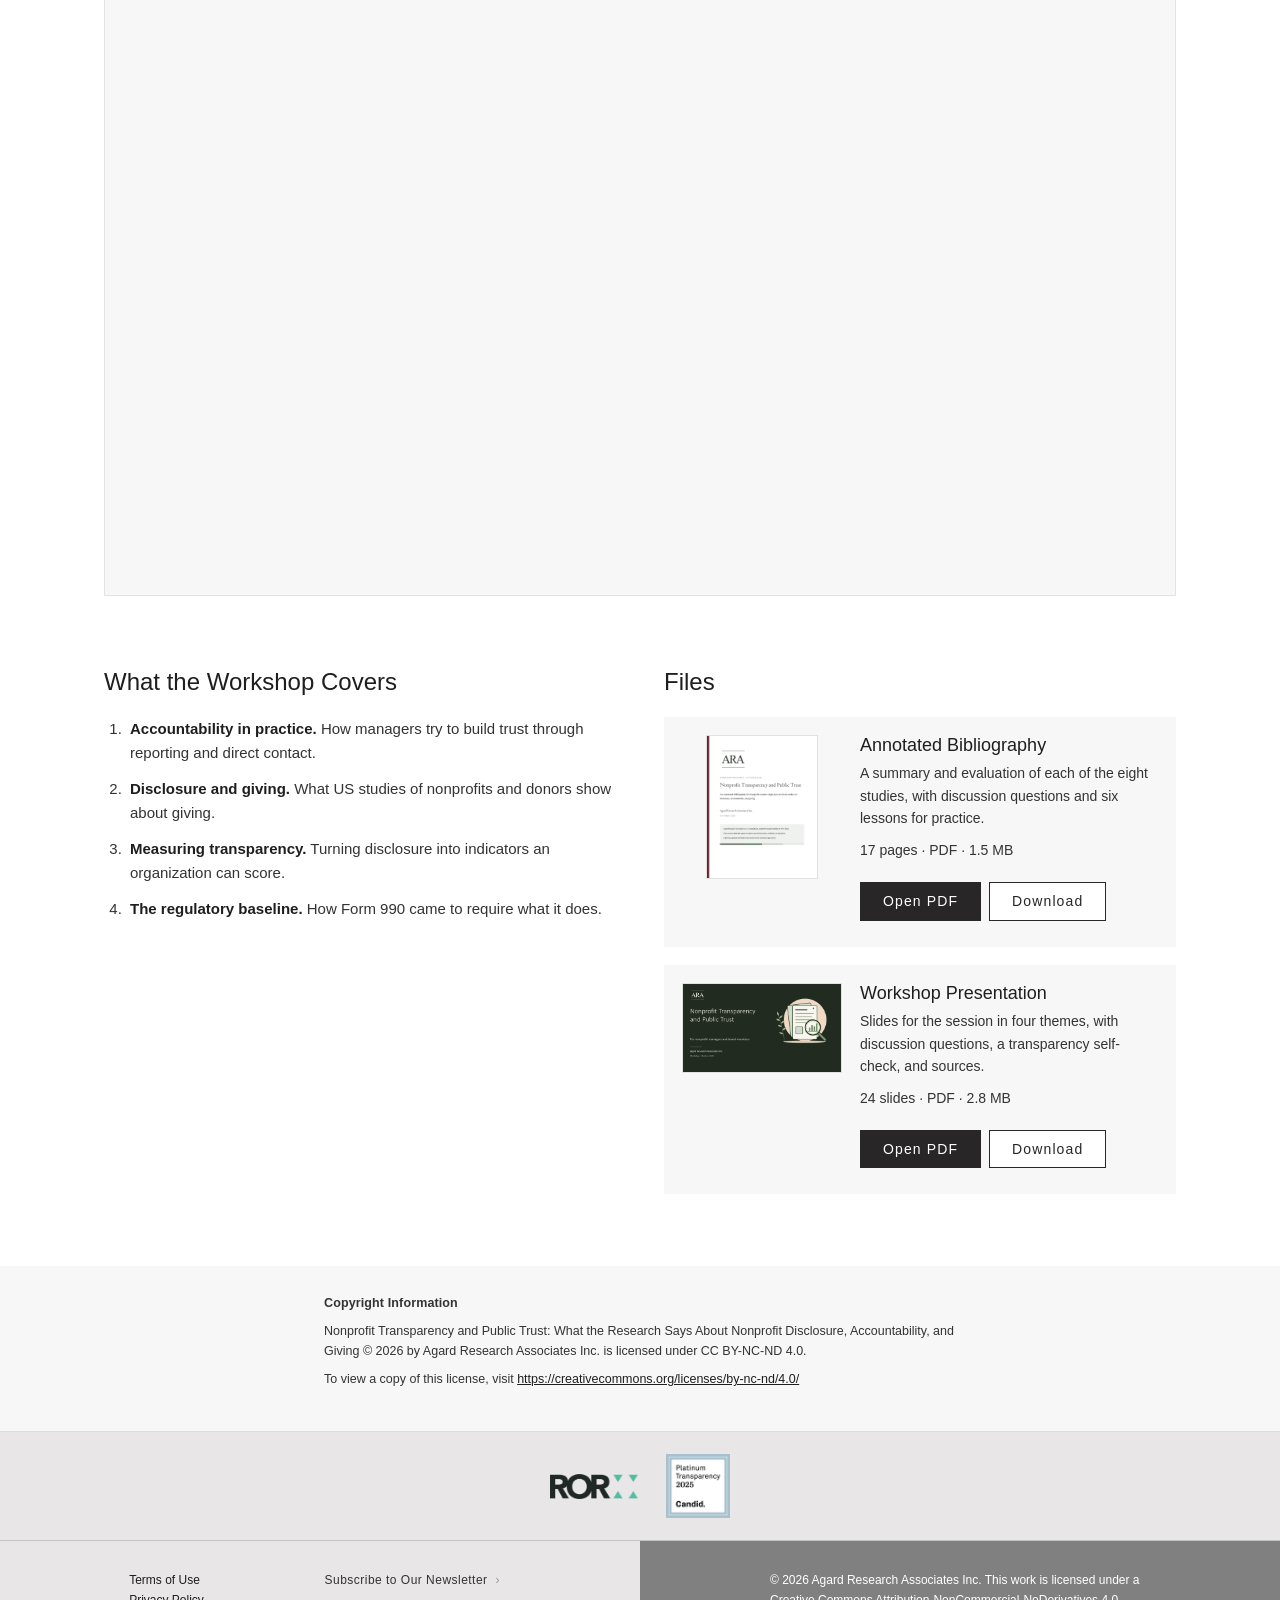
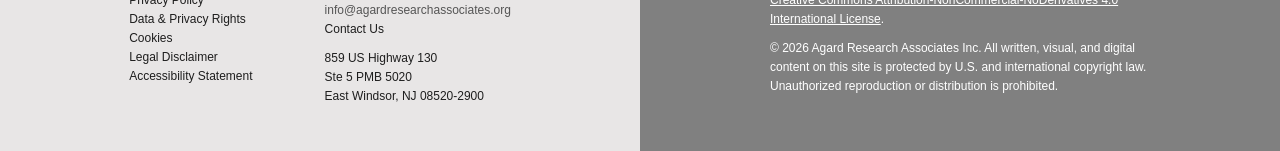
==== commit cca55ed7: "Optimize phone layout with smaller text and images Reduce text sizes, spacing, and image sizes on ph" ====
--- a/nonprofit-transparency/index.html
+++ b/nonprofit-transparency/index.html
@@ -31,7 +31,7 @@
 <link rel="icon" href="/assets/icons/favicon-96.png" type="image/png" sizes="96x96">
 <link rel="apple-touch-icon" href="/apple-touch-icon.png">
 <link rel="manifest" href="/site.webmanifest">
-<meta name="theme-color" content="#ECEDEA">
+<meta name="theme-color" content="#E0E2DE">
 <link rel="stylesheet" href="/assets/site.css">
 <script type="application/ld+json">{
  "@context": "https://schema.org",
@@ -228,7 +228,7 @@
   </section>
 
   <section class="copyright" aria-labelledby="copyright-h">
-    <div class="wrap">
+    <div class="narrow">
       <h2 id="copyright-h">Copyright Information</h2>
       <p>Nonprofit Transparency and Public Trust: What the Research Says About Nonprofit Disclosure, Accountability, and Giving &copy; 2026 by Agard Research Associates Inc. is licensed under CC BY-NC-ND 4.0.</p>
       <p>To view a copy of this license, visit <a href="https://creativecommons.org/licenses/by-nc-nd/4.0/" target="_blank" rel="noopener">https://creativecommons.org/licenses/by-nc-nd/4.0/<span class="sr-only"> (opens in a new window)</span></a></p>
@@ -240,8 +240,8 @@
 <footer class="site-footer">
   <div class="footer-badges">
     <div class="wrap badges-inner">
-      <a class="badge badge-ror" href="https://ror.org/027b2ns06" target="_blank" rel="noopener"><img src="/assets/img/ror-logo.png" width="128" height="36" alt="ROR, Research Organization Registry: Agard Research Associates Inc."><span class="sr-only"> (opens in a new window)</span></a>
-      <a class="badge badge-candid" href="https://app.candid.org/profile/16414398/agard-research-associates-inc-33-3784865" target="_blank" rel="noopener"><img src="/assets/img/candid-seal.png" width="96" height="96" alt="Candid Platinum Transparency seal: Agard Research Associates Inc. profile on Candid"><span class="sr-only"> (opens in a new window)</span></a>
+      <a class="badge badge-ror" href="https://ror.org/027b2ns06" target="_blank" rel="noopener"><img src="/assets/img/ror-logo.png" width="88" height="25" alt="ROR, Research Organization Registry: Agard Research Associates Inc."><span class="sr-only"> (opens in a new window)</span></a>
+      <a class="badge badge-candid" href="https://app.candid.org/profile/16414398/agard-research-associates-inc-33-3784865" target="_blank" rel="noopener"><img src="/assets/img/candid-seal.png" width="64" height="64" alt="Candid Platinum Transparency seal: Agard Research Associates Inc. profile on Candid"><span class="sr-only"> (opens in a new window)</span></a>
     </div>
   </div>
   <div class="footer-main">
--- a/assets/site.css
+++ b/assets/site.css
@@ -5,7 +5,7 @@
   --body: #333333;
   --muted: #5F5F5F;
   --hero: #F7F7F7;
-  --header: #ECEDEA;
+  --header: #E0E2DE;
   --band: #EEEFED;
   --card: #F7F7F7;
   --btn: #282626;
@@ -36,9 +36,9 @@
 
 /* buttons */
 .btn { display: inline-flex; align-items: center; justify-content: center; text-decoration: none; font-family: var(--sans); line-height: 1.2; cursor: pointer; }
-.btn-black { background: #000; color: #FFF; border: 1px solid #000; font-size: 16px; padding: 10px 18px; }
+.btn-black { background: #000; color: #FFF; border: 1px solid #000; font-size: 14px; letter-spacing: 0.04em; padding: 10px 18px; }
 .btn-black:hover { background: #2B2B2B; }
-.btn-donate { background: #F9F9F9; color: #000; border: 1px solid #6E6E6E; font-size: 24px; padding: 6px 18px; }
+.btn-donate { background: #F9F9F9; color: #000; border: 1px solid #6E6E6E; font-size: 14px; letter-spacing: 0.04em; padding: 10px 18px; }
 .btn-donate:hover { background: #FFF; }
 .btn-view { background: var(--btn); color: #FFF; border: 1px solid var(--btn); font-size: 15px; letter-spacing: 0.08em; padding: 13px 54px; }
 .btn-view:hover { background: #000; }
@@ -47,7 +47,7 @@
 .btn-sm { font-size: 14px; padding: 10px 22px; }
 
 /* header */
-.site-header { background: var(--header); border-bottom: 1px solid #DADCD8; }
+.site-header { background: var(--header); border-bottom: 1px solid #CBCEC8; }
 .header-inner { display: flex; align-items: center; justify-content: space-between; gap: 24px; padding-top: 22px; padding-bottom: 22px; }
 .brand { display: block; width: 260px; flex: 0 1 260px; }
 .brand img { display: block; width: 100%; }
@@ -62,7 +62,8 @@
 .mark { display: block; width: 105px; margin: 0 auto 22px; }
 .hero h1 { font-size: clamp(28px, 4vw, 40px); color: var(--text); }
 .hero-sub { font-size: clamp(16px, 2vw, 19px); margin: 12px auto 0; max-width: 860px; color: var(--text); }
-.byline { font-size: 13px; color: var(--muted); margin: 14px 0 0; letter-spacing: 0.02em; }
+.byline { font-size: 13px; color: var(--muted); margin: 26px 0 0; letter-spacing: 0.02em; }
+.hero-landing h1 { font-size: clamp(24px, 3vw, 30px); font-weight: 300; letter-spacing: 0.01em; }
 
 /* summary */
 .summary { padding: 56px 0 48px; }
@@ -108,9 +109,9 @@
 .file-actions { display: flex; gap: 8px; flex-wrap: wrap; margin-top: 12px !important; }
 
 /* copyright section */
-.copyright { background: var(--hero); padding: 48px 0 64px; }
-.copyright h2 { font-size: 24px; color: #444; margin-bottom: 22px; }
-.copyright p { font-size: 16px; color: var(--text); margin: 0 0 22px; max-width: 980px; overflow-wrap: anywhere; }
+.copyright { background: var(--hero); padding: 30px 0 34px; }
+.copyright h2 { font-size: 12.5px; font-weight: 700; color: #333; margin-bottom: 10px; letter-spacing: 0.01em; }
+.copyright p { font-size: 12.5px; line-height: 1.6; color: var(--body); margin: 0 0 8px; overflow-wrap: anywhere; }
 .copyright a { color: var(--text); }
 
 /* landing list */
@@ -122,14 +123,14 @@
 .more { max-width: 1000px; font-size: 14px; color: var(--muted); margin-top: 28px; }
 
 /* footer */
-.footer-badges { background: var(--footer); border-top: 1px solid #DDDBDB; padding: 40px 0; }
-.badges-inner { display: flex; align-items: center; justify-content: center; gap: 40px; flex-wrap: wrap; }
+.footer-badges { background: var(--footer); border-top: 1px solid #DDDBDB; padding: 22px 0; }
+.badges-inner { display: flex; align-items: center; justify-content: center; gap: 28px; flex-wrap: wrap; }
 .badge { display: block; line-height: 0; }
 .badge img { display: block; }
-.badge-ror img { width: 128px; }
-.badge-candid img { width: 96px; height: 96px; }
+.badge-ror img { width: 88px; }
+.badge-candid img { width: 64px; height: 64px; }
 .footer-main { display: grid; grid-template-columns: 1fr 1fr; border-top: 1px solid var(--rule); }
-.footer-light { background: var(--footer); display: grid; grid-template-columns: 1fr 1fr; gap: 24px; padding: 44px 40px 48px 10%; font-size: 13px; }
+.footer-light { background: var(--footer); display: grid; grid-template-columns: 1fr 1fr; gap: 24px; padding: 44px 40px 48px 10%; font-size: 12.5px; }
 .footer-links { list-style: none; margin: 0; padding: 0; line-height: 1.5; }
 .footer-links a, .footer-contact a { text-decoration: none; color: #1E1E1E; }
 .footer-links a:hover, .footer-contact a:hover { text-decoration: underline; }
@@ -137,7 +138,7 @@
 .footer-contact .muted { color: #555; }
 .newsletter a { letter-spacing: 0.04em; color: #333 !important; }
 .chev { color: #9A9A9A; font-size: 18px; margin-left: 6px; }
-.footer-dark { background: var(--footer-dark); color: #FFF; padding: 44px 10% 48px 40px; font-size: 12.5px; line-height: 1.55; }
+.footer-dark { background: var(--footer-dark); color: #FFF; padding: 44px 10% 48px 40px; font-size: 12px; line-height: 1.55; }
 .footer-dark p { margin: 0 0 16px; max-width: 470px; }
 .footer-dark a { color: #FFF; }
 
@@ -145,15 +146,13 @@
 @media (max-width: 900px) {
   .two-col { grid-template-columns: 1fr; gap: 40px; }
   .footer-main { grid-template-columns: 1fr; }
-  .footer-light { padding: 36px 24px; }
-  .footer-dark { padding: 32px 24px; }
+  .footer-light { padding: 28px 24px; }
+  .footer-dark { padding: 26px 24px; }
 }
 @media (max-width: 720px) {
   .header-inner { flex-wrap: wrap; }
   .brand { width: 210px; flex-basis: 210px; }
   .header-actions { width: auto; flex: 1 1 100%; grid-template-columns: 1fr 1fr; }
-  .btn-donate { font-size: 18px; padding: 9px 18px; }
-  .btn-black { font-size: 15px; }
   .frame { display: none; }
   .phone-cover { display: grid; justify-items: center; gap: 10px; text-decoration: none; color: var(--body); font-size: 14px; padding: 12px 0 4px; }
   .phone-cover img { width: min(100%, 360px); border: 1px solid #E2E2E2; }
@@ -168,15 +167,83 @@
 @media (min-width: 721px) {
   .header-inner { padding-top: 30px; padding-bottom: 30px; }
   .brand { width: 300px; flex-basis: 300px; }
-  .header-actions { width: 220px; flex-basis: 220px; gap: 8px; }
-  .btn-black, .btn-donate { font-size: 17px; height: 48px; padding: 0 18px; letter-spacing: 0.02em; }
+  .header-actions { width: 180px; flex-basis: 180px; gap: 8px; }
+  .btn-black, .btn-donate { font-size: 14px; height: 40px; padding: 0 18px; letter-spacing: 0.04em; }
 }
 @media (min-width: 901px) {
-  .footer-light { grid-template-columns: 1fr 1fr; gap: 0; padding: 48px 0 52px; align-items: start; }
-  .footer-light > .footer-links, .footer-light > .footer-contact { justify-self: center; }
-  .footer-dark { display: flex; justify-content: center; align-items: flex-start; padding: 48px 40px 52px; }
-  .footer-dark-inner { width: 100%; max-width: 440px; }
-  .footer-links, .footer-contact p, .footer-dark p { font-size: 13.5px; line-height: 1.6; }
-  .footer-contact p:first-child, .footer-dark p:first-child { margin-top: 0; }
-  .chev { font-size: inherit; line-height: 1; }
-}
+  .footer-light { display: flex; justify-content: center; align-items: flex-start; gap: 72px; padding: 30px 24px 34px; }
+  .footer-dark { display: flex; justify-content: center; align-items: flex-start; padding: 30px 24px 34px; }
+  .footer-dark-inner { width: 100%; max-width: 380px; }
+  .footer-links, .footer-contact p, .footer-dark p { font-size: 12px; line-height: 1.6; }
+  .footer-contact p, .footer-dark p { margin: 0 0 10px; }
+  .chev { font-size: inherit; line-height: 1; margin-left: 4px; }
+}
+
+/* phone sizing: smaller text and images */
+@media (max-width: 720px) {
+  .wrap, .narrow { padding: 0 20px; }
+  .header-inner { padding-top: 16px; padding-bottom: 16px; gap: 14px; }
+  .brand { width: 180px; flex-basis: 180px; }
+  .header-actions { gap: 6px; }
+  .btn-black, .btn-donate { font-size: 13px; padding: 9px 12px; }
+
+  .hero { padding: 20px 0 34px; }
+  .back { font-size: 13px; padding: 7px 18px; }
+  .hero-inner { padding-top: 12px; }
+  .mark { width: 78px; margin-bottom: 16px; }
+  .hero h1 { font-size: 24px; }
+  .hero-landing h1 { font-size: 22px; }
+  .hero-sub { font-size: 15px; margin-top: 10px; }
+  .byline { font-size: 12px; margin-top: 18px; }
+
+  .summary { padding: 34px 0 24px; }
+  .summary p { font-size: 14px; line-height: 1.7; margin-bottom: 14px; }
+  .summary .note { font-size: 13px; }
+
+  .donate-band { padding: 30px 0 28px; }
+  .donate-band h2 { font-size: 19px; padding-bottom: 8px; margin-bottom: 14px; }
+  .donate-band p { font-size: 13px; margin-bottom: 16px; }
+  .donate-now a { font-size: 15px; }
+
+  .materials { padding: 34px 0 12px; }
+  .dateline { font-size: 12.5px; margin-bottom: 18px; }
+  .materials h2, .details h2 { font-size: 19px; margin-bottom: 14px; }
+  .tabs { flex-wrap: nowrap; }
+  .tabs button { flex: 1 1 50%; font-size: 13px; letter-spacing: 0.02em; padding: 10px 6px 8px; text-align: center; }
+  .doc-bar { padding: 12px 0; gap: 10px 16px; }
+  .doc-desc { font-size: 13.5px; flex-basis: 100%; }
+  .file-meta { font-size: 12px; }
+  .btn-sm { font-size: 13px; padding: 9px 16px; }
+  .phone-cover { font-size: 13px; padding-top: 6px; }
+  .phone-cover img { width: min(100%, 230px); }
+
+  .details { padding: 30px 0 40px; }
+  .two-col { gap: 30px; }
+  .themes li { font-size: 13.5px; margin-bottom: 8px; }
+  .files { gap: 12px; }
+  .file { grid-template-columns: 84px 1fr; gap: 14px; padding: 14px; }
+  .file img { justify-self: start; width: 84px; height: auto; }
+  .file h3 { font-size: 15px; margin-bottom: 4px; }
+  .file p { font-size: 13px; margin-bottom: 6px; }
+  .file-actions { margin-top: 8px !important; gap: 6px; }
+  .file-actions .btn-sm { font-size: 12.5px; letter-spacing: 0.04em; padding: 8px 12px; }
+
+  .pubs { padding: 32px 0 44px; }
+  .pub-card { padding: 22px 20px 24px; }
+  .pub-card h2 { font-size: 19px; }
+  .pub-sub { font-size: 14px; margin: 10px 0 18px; }
+  .btn-view { font-size: 13.5px; padding: 11px 28px; }
+  .more { font-size: 12.5px; margin-top: 20px; }
+
+  .copyright { padding: 24px 0 28px; }
+  .copyright h2, .copyright p { font-size: 12px; }
+
+  .footer-badges { padding: 16px 0; }
+  .badges-inner { gap: 20px; }
+  .badge-ror img { width: 70px; }
+  .badge-candid img { width: 50px; height: 50px; }
+  .footer-light { padding: 22px 20px; gap: 14px; font-size: 12px; }
+  .footer-contact p { margin-bottom: 10px; }
+  .footer-dark { padding: 20px 20px 22px; font-size: 11.5px; }
+  .footer-dark p { margin-bottom: 10px; }
+}
